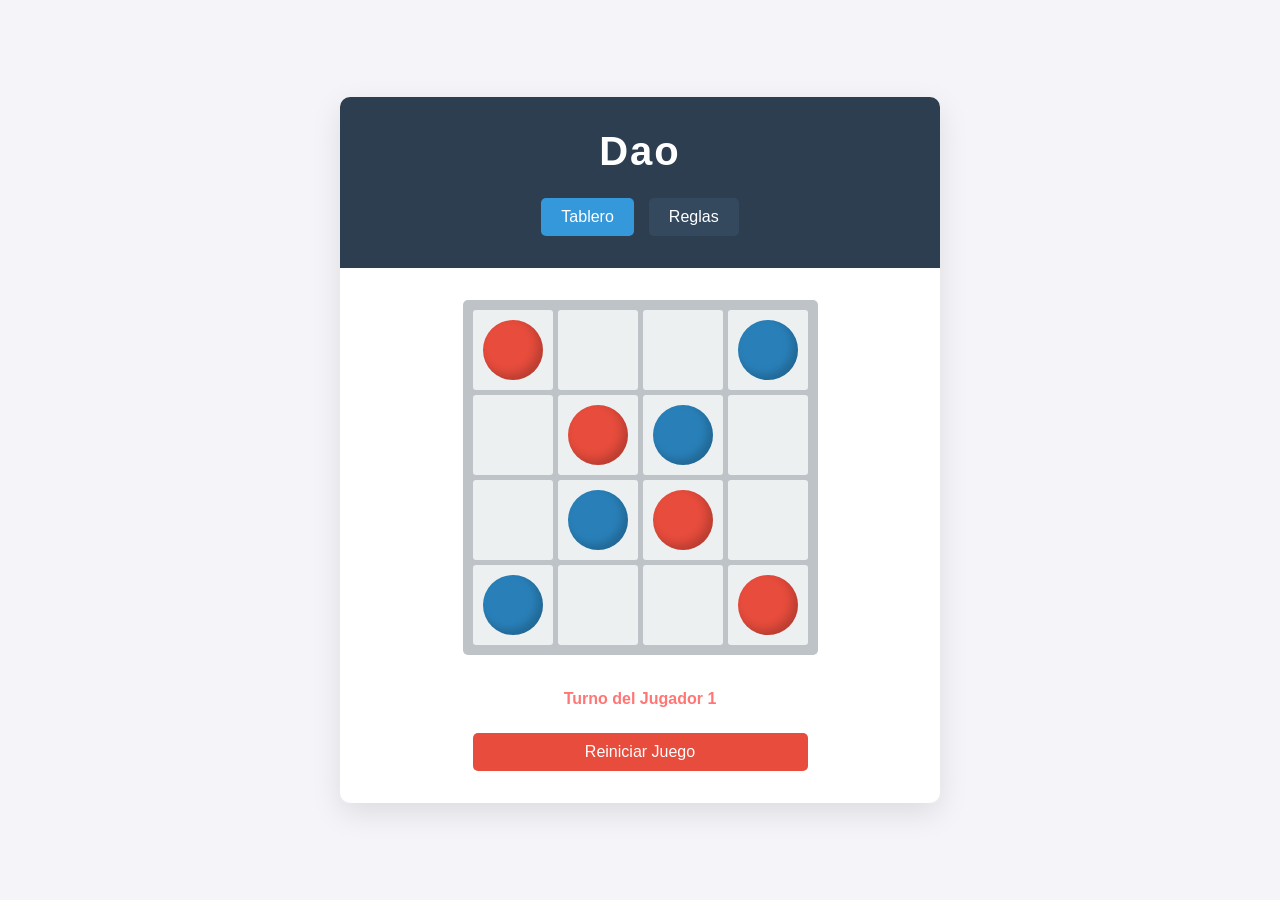
==== dao/dao.html @ 07718089 "dao game" ====
<!DOCTYPE html>
<html lang="es">
<head>
    <meta charset="UTF-8">
    <meta name="viewport" content="width=device-width, initial-scale=1.0">
    <title>Juego Dao</title>
    <link rel="stylesheet" href="styles.css">
</head>
<body>
    <div class="container">
        <header class="header">
            <h1>Dao</h1>
            <nav>
                <button id="btn-board" class="active">Tablero</button>
                <button id="btn-rules">Reglas</button>
            </nav>
        </header>

        <main class="content">
            <section id="board-section">
                <div id="game-board"></div>

                <div id="game-controls">
                    <div id="status">Turno del Jugador 1</div>
                    <button id="btn-restart">Reiniciar Juego</button>
                </div>
            </section>

            <section id="rules-section" class="hidden">
                <h2>Reglas de Dao</h2>
                <p>Dao es un juego abstracto para dos jugadores en un tablero de 4x4. El objetivo es cumplir <strong>una</strong> de las siguientes condiciones de victoria:</p>
                <ul>
                    <li>Formar una línea recta (horizontal o vertical) con tus 4 piezas.</li>
                    <li>Formar un cuadrado de 2x2 con tus piezas en cualquier lugar del tablero.</li>
                    <li>Ocupar las 4 esquinas del tablero.</li>
                </ul>
                <hr>
                <h3>Movimiento</h3>
                <p>En tu turno, debes seleccionar y mover una de tus piezas. Las piezas se deslizan ortogonal o diagonalmente (como una reina en ajedrez) pero <strong>deben continuar moviéndose</strong> hasta chocar con el borde del tablero o con otra pieza.</p>
                <hr>
                <h3>Regla Especial (Atrapado)</h3>
                <p>Si al finalizar tu movimiento encierras una pieza del oponente en una esquina usando 3 de tus piezas, ¡pierdes automáticamente la partida por obligarlo a no poder moverse!</p>
            </section>
        </main>
    </div>
    <div id="game-over-modal" class="modal hidden">
        <div class="modal-content">
            <h2 id="modal-message">¡El Jugador 1 ha ganado!</h2>
            <button id="modal-btn-restart">Volver a jugar</button>
        </div>
    </div>
    <script src="script.js"></script>
</body>
</html>
---- dao/styles.css ----
* {
box-sizing: border-box;
margin: 0;
padding: 0;
font-family: 'Segoe UI', Tahoma, Geneva, Verdana, sans-serif;
}

body {
    background-color: #f4f4f9;
    color: #333;
    display: flex;
    justify-content: center;
    align-items: center;
    min-height: 100vh;
    padding: 20px;
}

.container {
    display: flex;
    flex-direction: column; /* Cambiado a un flujo vertical */
    width: 600px; /* Más estrecho para adaptarse al diseño centrado */
    max-width: 95vw;
    background: white;
    border-radius: 10px;
    box-shadow: 0 10px 30px rgba(0,0,0,0.1);
    overflow: hidden;
}

/* Cabecera superior */
.header {
    background: #2c3e50;
    color: white;
    padding: 2rem;
    display: flex;
    flex-direction: column;
    align-items: center;
    gap: 1.5rem;
}

.header h1 {
    font-size: 2.5rem;
    letter-spacing: 2px;
}

nav {
    display: flex;
    gap: 15px; /* Botones de navegación en fila */
}

nav button, #btn-restart {
    padding: 10px 20px;
    background: #34495e;
    color: white;
    border: none;
    border-radius: 5px;
    cursor: pointer;
    font-size: 1rem;
    transition: background 0.3s;
}

nav button:hover, #btn-restart:hover {
    background: #465c71;
}

nav button.active {
    background: #3498db;
}

/* Área principal */
.content {
    flex: 1;
    padding: 2rem;
    display: flex;
    flex-direction: column;
    align-items: center;
}

.hidden {
    display: none !important;
}

/* Estilos de la sección del tablero */
#board-section {
display: flex;
flex-direction: column;
align-items: center;
gap: 25px;
width: 100%;
}

#game-board {
display: grid;
grid-template-columns: repeat(4, 80px);
grid-template-rows: repeat(4, 80px);
gap: 5px;
background: #bdc3c7;
padding: 10px;
border-radius: 5px;
}

.cell {
    background: #ecf0f1;
    width: 80px;
    height: 80px;
    display: flex;
    justify-content: center;
    align-items: center;
    border-radius: 3px;
    cursor: pointer;
    position: relative;
}

/* Controles de estado y reinicio */
#game-controls {
display: flex;
flex-direction: column;
align-items: center;
gap: 15px;
width: 100%;
}

#status {
padding: 10px;
text-align: center;
font-weight: bold;
width: 100%;
max-width: 335px;
}

#btn-restart {
width: 100%;
max-width: 335px;
background: #e74c3c;
}

#btn-restart:hover {
background: #c0392b;
}

/* Fichas */
.piece {
    width: 60px;
    height: 60px;
    border-radius: 50%;
    transition: transform 0.2s, box-shadow 0.2s;
}

.player1 {
    background: #e74c3c;
    box-shadow: inset -5px -5px 10px rgba(0,0,0,0.2);
}

.player2 {
    background: #2980b9;
    box-shadow: inset -5px -5px 10px rgba(0,0,0,0.2);
}

.piece.selected {
    transform: scale(1.1);
    box-shadow: 0 0 15px rgba(241, 196, 15, 0.8);
    border: 3px solid #f1c40f;
}

/* Sección de Reglas */
#rules-section {
max-width: 500px; /* Evita que el texto se extienda demasiado */
}

#rules-section h2, #rules-section h3 {
margin-bottom: 10px;
color: #2c3e50;
}

#rules-section p, #rules-section ul {
margin-bottom: 15px;
line-height: 1.6;
}

#rules-section ul {
padding-left: 20px;
}

hr {
    border: 0;
    height: 1px;
    background: #ccc;
    margin: 15px 0;
}

/* --- ESTILOS DEL MODAL (CARTEL FINAL) --- */
.modal {
    position: fixed;
    top: 0;
    left: 0;
    width: 100vw;
    height: 100vh;
    background: rgba(0, 0, 0, 0.6); /* Fondo oscuro semitransparente */
    display: flex;
    justify-content: center;
    align-items: center;
    z-index: 1000; /* Asegura que esté por encima de todo */
}

/* La clase .hidden ya la tienes definida arriba, así que ocultará el modal cuando esté activa */

.modal-content {
    background: white;
    padding: 40px;
    border-radius: 10px;
    box-shadow: 0 10px 30px rgba(0,0,0,0.5);
    text-align: center;
    display: flex;
    flex-direction: column;
    gap: 20px;
    max-width: 90%;
    animation: popIn 0.3s ease-out;
}

.modal-content h2 {
    font-size: 2rem;
    color: #2c3e50;
    white-space: pre-wrap; /* Permite saltos de línea si el texto es largo */
}

#modal-btn-restart {
padding: 15px 30px;
background: #e74c3c;
color: white;
border: none;
border-radius: 5px;
font-size: 1.2rem;
font-weight: bold;
cursor: pointer;
transition: background 0.3s;
}

#modal-btn-restart:hover {
background: #c0392b;
}

/* Pequeña animación para que el cartel aparezca con un salto */
@keyframes popIn {
    from { transform: scale(0.8); opacity: 0; }
    to { transform: scale(1); opacity: 1; }
}
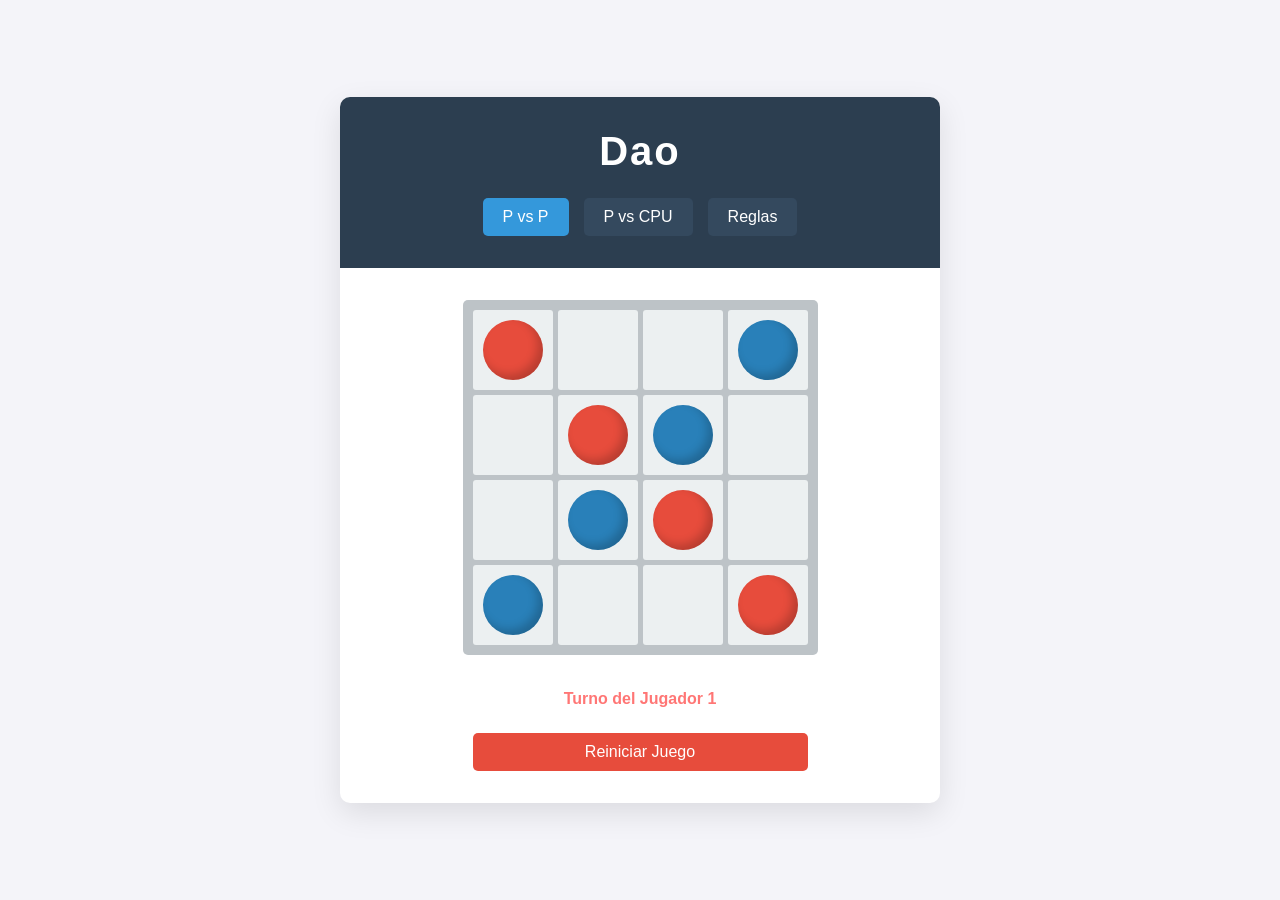
==== commit 50c6480f: "dao p vs cpu" ====
--- a/dao/dao.html
+++ b/dao/dao.html
@@ -11,7 +11,8 @@
         <header class="header">
             <h1>Dao</h1>
             <nav>
-                <button id="btn-board" class="active">Tablero</button>
+                <button id="btn-pvp" class="active">P vs P</button>
+                <button id="btn-cpu">P vs CPU</button>
                 <button id="btn-rules">Reglas</button>
             </nav>
         </header>
--- a/dao/styles.css
+++ b/dao/styles.css
@@ -17,8 +17,8 @@
 
 .container {
     display: flex;
-    flex-direction: column; /* Cambiado a un flujo vertical */
-    width: 600px; /* Más estrecho para adaptarse al diseño centrado */
+    flex-direction: column;
+    width: 600px;
     max-width: 95vw;
     background: white;
     border-radius: 10px;
@@ -44,7 +44,7 @@
 
 nav {
     display: flex;
-    gap: 15px; /* Botones de navegación en fila */
+    gap: 15px;
 }
 
 nav button, #btn-restart {
@@ -163,7 +163,7 @@
 
 /* Sección de Reglas */
 #rules-section {
-max-width: 500px; /* Evita que el texto se extienda demasiado */
+max-width: 500px;
 }
 
 #rules-section h2, #rules-section h3 {
@@ -187,39 +187,32 @@
     margin: 15px 0;
 }
 
-/* --- ESTILOS DEL MODAL (CARTEL FINAL) --- */
 .modal {
     position: fixed;
     top: 0;
     left: 0;
     width: 100vw;
     height: 100vh;
-    background: rgba(0, 0, 0, 0.6); /* Fondo oscuro semitransparente */
+    background: rgba(0, 0, 0, 0.6);
     display: flex;
     justify-content: center;
-    align-items: center;
-    z-index: 1000; /* Asegura que esté por encima de todo */
-}
-
-/* La clase .hidden ya la tienes definida arriba, así que ocultará el modal cuando esté activa */
+    align-items: flex-end;
+    padding-bottom: 40px;
+    z-index: 1000;
+}
 
 .modal-content {
     background: white;
     padding: 40px;
     border-radius: 10px;
-    box-shadow: 0 10px 30px rgba(0,0,0,0.5);
+    box-shadow: 0 -5px 25px rgba(0,0,0,0.2);
     text-align: center;
     display: flex;
     flex-direction: column;
     gap: 20px;
+    width: 600px;
     max-width: 90%;
-    animation: popIn 0.3s ease-out;
-}
-
-.modal-content h2 {
-    font-size: 2rem;
-    color: #2c3e50;
-    white-space: pre-wrap; /* Permite saltos de línea si el texto es largo */
+    animation: slideUp 0.3s ease-out;
 }
 
 #modal-btn-restart {
@@ -238,8 +231,13 @@
 background: #c0392b;
 }
 
-/* Pequeña animación para que el cartel aparezca con un salto */
-@keyframes popIn {
-    from { transform: scale(0.8); opacity: 0; }
-    to { transform: scale(1); opacity: 1; }
-}
+@keyframes slideUp {
+    from {
+        transform: translateY(50px);
+        opacity: 0;
+    }
+    to {
+        transform: translateY(0);
+        opacity: 1;
+    }
+}
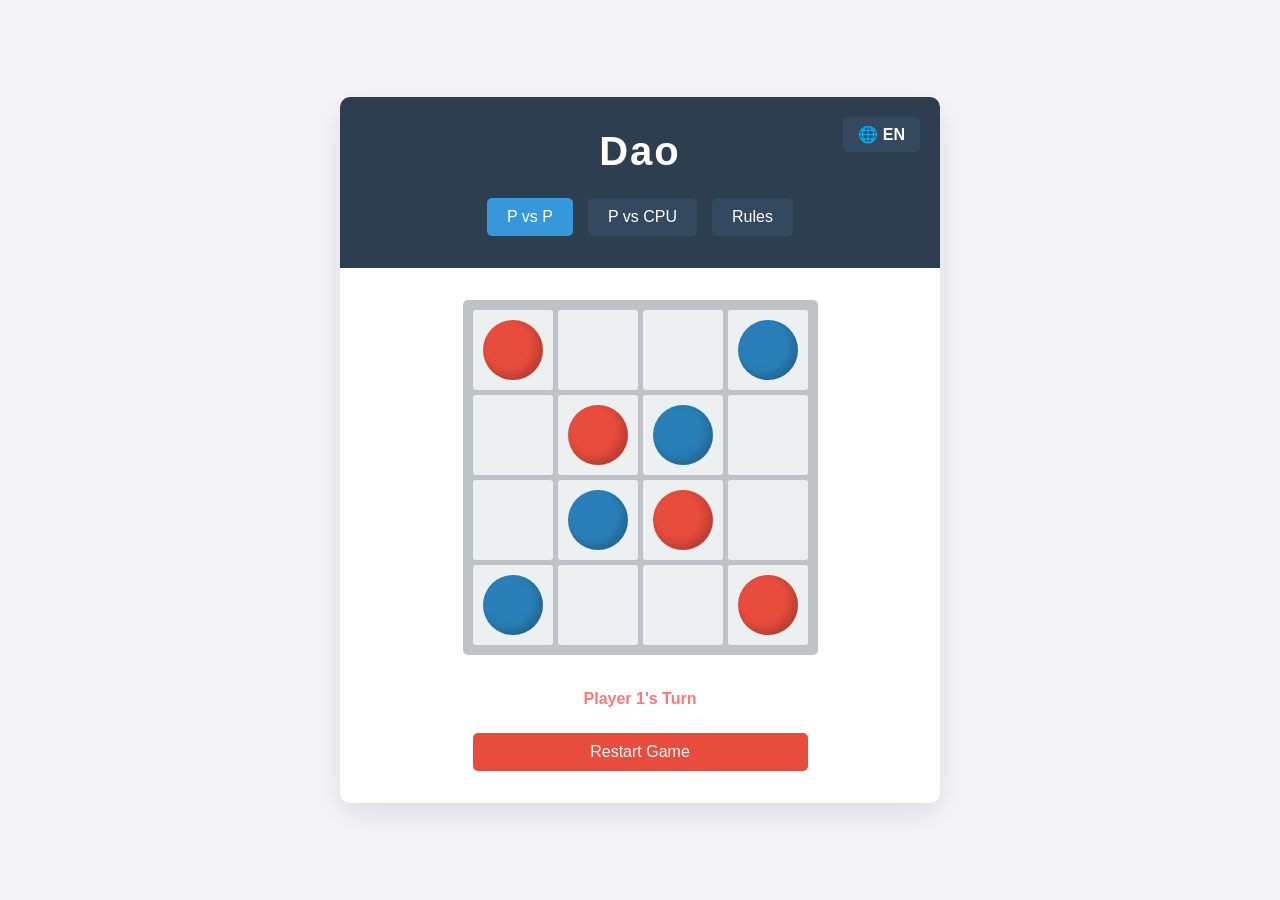
==== commit e6610b7f: "idiomas e iconos" ====
--- a/dao/dao.html
+++ b/dao/dao.html
@@ -1,19 +1,22 @@
 <!DOCTYPE html>
-<html lang="es">
+<html lang="en">
 <head>
     <meta charset="UTF-8">
     <meta name="viewport" content="width=device-width, initial-scale=1.0">
     <title>Juego Dao</title>
+    <link rel="icon" type="image/png" href="image/icon.png">
     <link rel="stylesheet" href="styles.css">
 </head>
 <body>
     <div class="container">
+        <button id="btn-lang">🌐 ES</button>
+
         <header class="header">
             <h1>Dao</h1>
             <nav>
-                <button id="btn-pvp" class="active">P vs P</button>
-                <button id="btn-cpu">P vs CPU</button>
-                <button id="btn-rules">Reglas</button>
+                <button id="btn-pvp" class="active" data-i18n="pvp">P vs P</button>
+                <button id="btn-cpu" data-i18n="pvcpu">P vs CPU</button>
+                <button id="btn-rules" data-i18n="rulesBtn">Reglas</button>
             </nav>
         </header>
 
@@ -23,31 +26,31 @@
 
                 <div id="game-controls">
                     <div id="status">Turno del Jugador 1</div>
-                    <button id="btn-restart">Reiniciar Juego</button>
+                    <button id="btn-restart" data-i18n="restart">Reiniciar Juego</button>
                 </div>
             </section>
 
             <section id="rules-section" class="hidden">
-                <h2>Reglas de Dao</h2>
-                <p>Dao es un juego abstracto para dos jugadores en un tablero de 4x4. El objetivo es cumplir <strong>una</strong> de las siguientes condiciones de victoria:</p>
+                <h2 data-i18n="rulesTitle">Reglas de Dao</h2>
+                <p data-i18n="rulesP1">Dao es un juego abstracto para dos jugadores en un tablero de 4x4. El objetivo es cumplir <strong>una</strong> de las siguientes condiciones de victoria:</p>
                 <ul>
-                    <li>Formar una línea recta (horizontal o vertical) con tus 4 piezas.</li>
-                    <li>Formar un cuadrado de 2x2 con tus piezas en cualquier lugar del tablero.</li>
-                    <li>Ocupar las 4 esquinas del tablero.</li>
+                    <li data-i18n="rulesL1">Formar una línea recta (horizontal o vertical) con tus 4 piezas.</li>
+                    <li data-i18n="rulesL2">Formar un cuadrado de 2x2 con tus piezas en cualquier lugar del tablero.</li>
+                    <li data-i18n="rulesL3">Ocupar las 4 esquinas del tablero.</li>
                 </ul>
                 <hr>
-                <h3>Movimiento</h3>
-                <p>En tu turno, debes seleccionar y mover una de tus piezas. Las piezas se deslizan ortogonal o diagonalmente (como una reina en ajedrez) pero <strong>deben continuar moviéndose</strong> hasta chocar con el borde del tablero o con otra pieza.</p>
+                <h3 data-i18n="rulesMoveTitle">Movimiento</h3>
+                <p data-i18n="rulesMoveP">En tu turno, debes seleccionar y mover una de tus piezas. Las piezas se deslizan ortogonal o diagonalmente (como una reina en ajedrez) pero <strong>deben continuar moviéndose</strong> hasta chocar con el borde del tablero o con otra pieza.</p>
                 <hr>
-                <h3>Regla Especial (Atrapado)</h3>
-                <p>Si al finalizar tu movimiento encierras una pieza del oponente en una esquina usando 3 de tus piezas, ¡pierdes automáticamente la partida por obligarlo a no poder moverse!</p>
+                <h3 data-i18n="rulesSpecialTitle">Regla Especial (Atrapado)</h3>
+                <p data-i18n="rulesSpecialP">Si al finalizar tu movimiento encierras una pieza del oponente en una esquina usando 3 de tus piezas, ¡pierdes automáticamente la partida por obligarlo a no poder moverse!</p>
             </section>
         </main>
     </div>
     <div id="game-over-modal" class="modal hidden">
         <div class="modal-content">
             <h2 id="modal-message">¡El Jugador 1 ha ganado!</h2>
-            <button id="modal-btn-restart">Volver a jugar</button>
+            <button id="modal-btn-restart" data-i18n="playAgain">Volver a jugar</button>
         </div>
     </div>
     <script src="script.js"></script>
--- a/dao/styles.css
+++ b/dao/styles.css
@@ -1,8 +1,8 @@
 * {
-box-sizing: border-box;
-margin: 0;
-padding: 0;
-font-family: 'Segoe UI', Tahoma, Geneva, Verdana, sans-serif;
+    box-sizing: border-box;
+    margin: 0;
+    padding: 0;
+    font-family: 'Segoe UI', Tahoma, Geneva, Verdana, sans-serif;
 }
 
 body {
@@ -24,6 +24,7 @@
     border-radius: 10px;
     box-shadow: 0 10px 30px rgba(0,0,0,0.1);
     overflow: hidden;
+    position: relative;
 }
 
 /* Cabecera superior */
@@ -40,6 +41,26 @@
 .header h1 {
     font-size: 2.5rem;
     letter-spacing: 2px;
+}
+
+#btn-lang {
+    position: absolute;
+    top: 20px;
+    right: 20px;
+    background: #34495e;
+    color: white;
+    border: none;
+    padding: 8px 15px;
+    border-radius: 5px;
+    cursor: pointer;
+    font-size: 1rem;
+    font-weight: bold;
+    transition: background 0.3s;
+    z-index: 10;
+}
+
+#btn-lang:hover {
+    background: #3498db;
 }
 
 nav {
@@ -81,21 +102,21 @@
 
 /* Estilos de la sección del tablero */
 #board-section {
-display: flex;
-flex-direction: column;
-align-items: center;
-gap: 25px;
-width: 100%;
+    display: flex;
+    flex-direction: column;
+    align-items: center;
+    gap: 25px;
+    width: 100%;
 }
 
 #game-board {
-display: grid;
-grid-template-columns: repeat(4, 80px);
-grid-template-rows: repeat(4, 80px);
-gap: 5px;
-background: #bdc3c7;
-padding: 10px;
-border-radius: 5px;
+    display: grid;
+    grid-template-columns: repeat(4, 80px);
+    grid-template-rows: repeat(4, 80px);
+    gap: 5px;
+    background: #bdc3c7;
+    padding: 10px;
+    border-radius: 5px;
 }
 
 .cell {
@@ -112,29 +133,29 @@
 
 /* Controles de estado y reinicio */
 #game-controls {
-display: flex;
-flex-direction: column;
-align-items: center;
-gap: 15px;
-width: 100%;
+    display: flex;
+    flex-direction: column;
+    align-items: center;
+    gap: 15px;
+    width: 100%;
 }
 
 #status {
-padding: 10px;
-text-align: center;
-font-weight: bold;
-width: 100%;
-max-width: 335px;
+    padding: 10px;
+    text-align: center;
+    font-weight: bold;
+    width: 100%;
+    max-width: 335px;
 }
 
 #btn-restart {
-width: 100%;
-max-width: 335px;
-background: #e74c3c;
+    width: 100%;
+    max-width: 335px;
+    background: #e74c3c;
 }
 
 #btn-restart:hover {
-background: #c0392b;
+    background: #c0392b;
 }
 
 /* Fichas */
@@ -163,21 +184,21 @@
 
 /* Sección de Reglas */
 #rules-section {
-max-width: 500px;
+    max-width: 500px;
 }
 
 #rules-section h2, #rules-section h3 {
-margin-bottom: 10px;
-color: #2c3e50;
+    margin-bottom: 10px;
+    color: #2c3e50;
 }
 
 #rules-section p, #rules-section ul {
-margin-bottom: 15px;
-line-height: 1.6;
+    margin-bottom: 15px;
+    line-height: 1.6;
 }
 
 #rules-section ul {
-padding-left: 20px;
+    padding-left: 20px;
 }
 
 hr {
@@ -216,19 +237,19 @@
 }
 
 #modal-btn-restart {
-padding: 15px 30px;
-background: #e74c3c;
-color: white;
-border: none;
-border-radius: 5px;
-font-size: 1.2rem;
-font-weight: bold;
-cursor: pointer;
-transition: background 0.3s;
+    padding: 15px 30px;
+    background: #e74c3c;
+    color: white;
+    border: none;
+    border-radius: 5px;
+    font-size: 1.2rem;
+    font-weight: bold;
+    cursor: pointer;
+    transition: background 0.3s;
 }
 
 #modal-btn-restart:hover {
-background: #c0392b;
+    background: #c0392b;
 }
 
 @keyframes slideUp {
